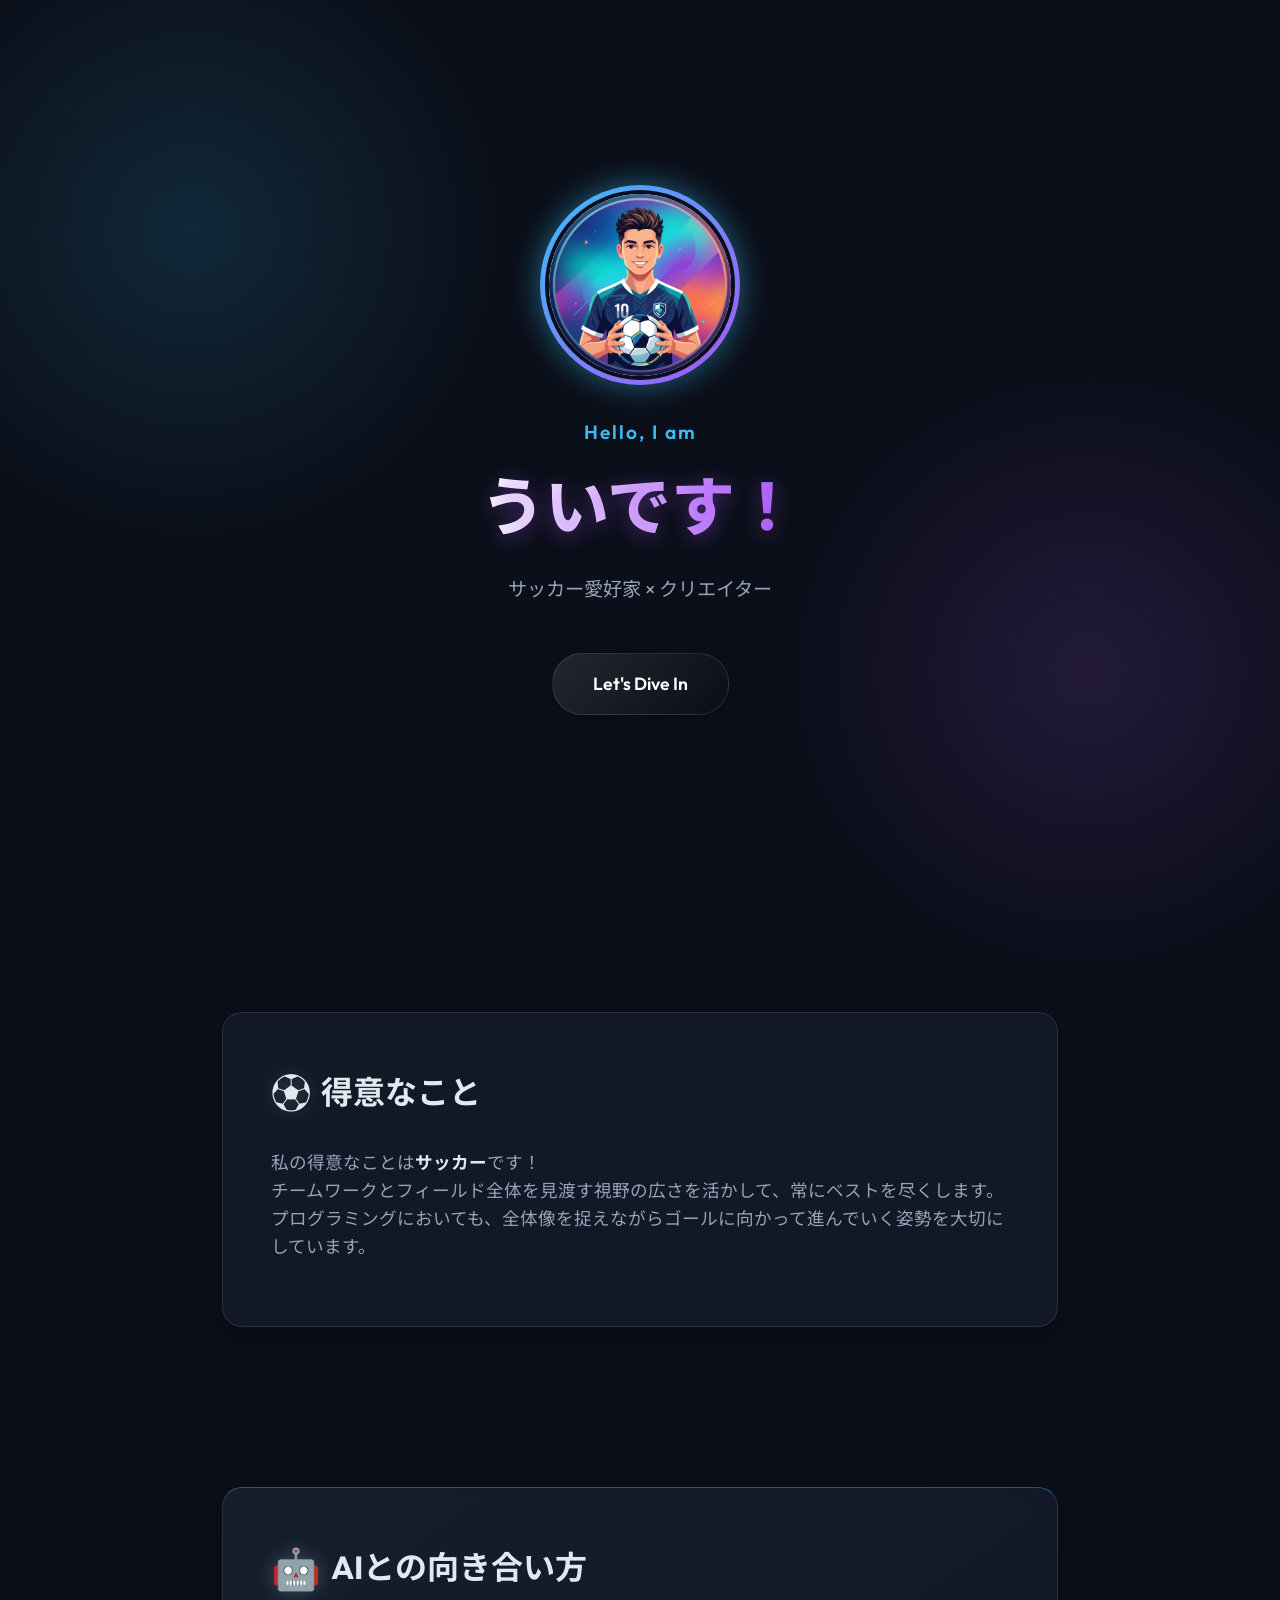
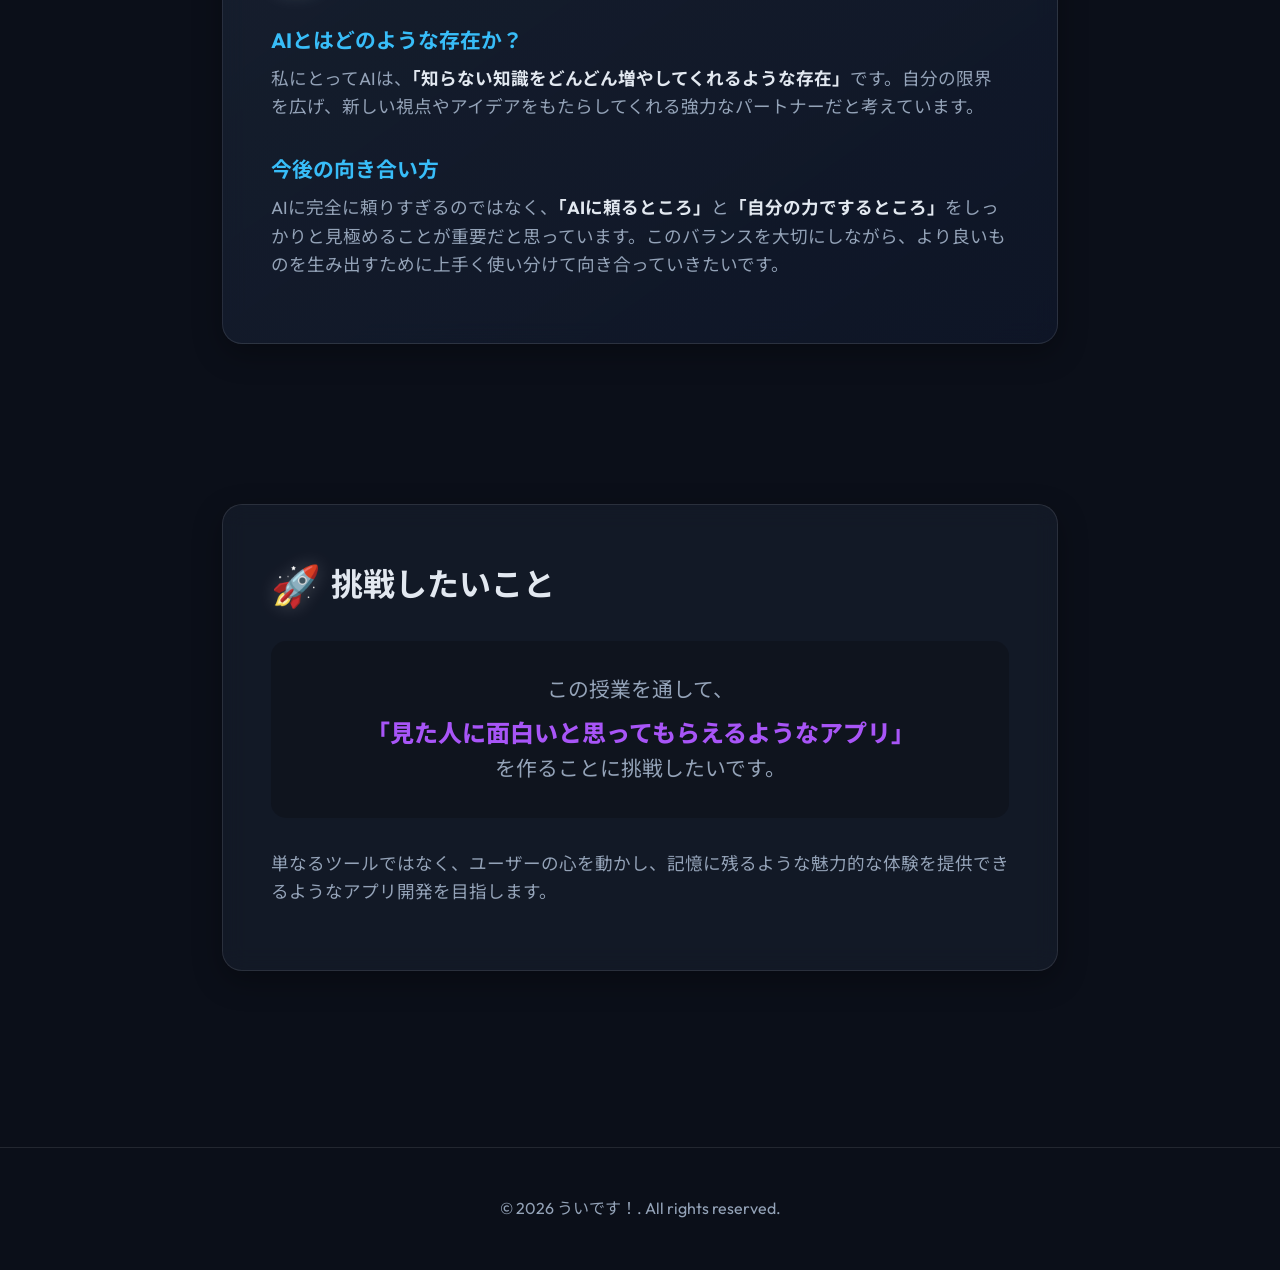
==== index.html @ 1bd934d7 "Initial commit" ====
<!DOCTYPE html>
<html lang="ja">
<head>
    <meta charset="UTF-8">
    <meta name="viewport" content="width=device-width, initial-scale=1.0">
    <title>ういです！ | Portfolio</title>
    <meta name="description" content="ういです！の自己紹介ページです。得意なサッカーやAIに対する考え、今後の目標をシェアします。">
    <link rel="preconnect" href="https://fonts.googleapis.com">
    <link rel="preconnect" href="https://fonts.gstatic.com" crossorigin>
    <link href="https://fonts.googleapis.com/css2?family=Outfit:wght@300;400;600;800&family=Noto+Sans+JP:wght@300;400;700&display=swap" rel="stylesheet">
    <link rel="stylesheet" href="./assets/css/style.css">
</head>
<body>
    <div class="blob-bg"></div>
    <div class="blob-bg blob-2"></div>
    
    <main>
        <header class="hero section-animate">
            <div class="avatar-container">
                <img src="./assets/images/avatar.png" alt="ういです！のアバター" class="avatar">
            </div>
            <div class="hero-content">
                <p class="greeting">Hello, I am</p>
                <h1 class="name">ういです！</h1>
                <p class="role">サッカー愛好家 × クリエイター</p>
                <a href="#about" class="scroll-btn">Let's Dive In</a>
            </div>
        </header>

        <section id="about" class="section-animate">
            <div class="glass-card">
                <div class="card-header">
                    <h2><span class="icon">⚽</span> 得意なこと</h2>
                </div>
                <div class="card-body">
                    <p>
                        私の得意なことは<strong>サッカー</strong>です！<br>
                        チームワークとフィールド全体を見渡す視野の広さを活かして、常にベストを尽くします。
                        プログラミングにおいても、全体像を捉えながらゴールに向かって進んでいく姿勢を大切にしています。
                    </p>
                </div>
            </div>
        </section>

        <section id="ai-vision" class="section-animate">
            <div class="glass-card highlight-card">
                <div class="card-header">
                    <h2><span class="icon">🤖</span> AIとの向き合い方</h2>
                </div>
                <div class="card-body">
                    <div class="vision-item">
                        <h3>AIとはどのような存在か？</h3>
                        <p>私にとってAIは、<strong>「知らない知識をどんどん増やしてくれるような存在」</strong>です。自分の限界を広げ、新しい視点やアイデアをもたらしてくれる強力なパートナーだと考えています。</p>
                    </div>
                    <div class="vision-item mt-4">
                        <h3>今後の向き合い方</h3>
                        <p>AIに完全に頼りすぎるのではなく、<strong>「AIに頼るところ」</strong>と<strong>「自分の力でするところ」</strong>をしっかりと見極めることが重要だと思っています。このバランスを大切にしながら、より良いものを生み出すために上手く使い分けて向き合っていきたいです。</p>
                    </div>
                </div>
            </div>
        </section>

        <section id="goals" class="section-animate">
            <div class="glass-card">
                <div class="card-header">
                    <h2><span class="icon">🚀</span> 挑戦したいこと</h2>
                </div>
                <div class="card-body">
                    <p class="goal-text">
                        この授業を通して、<br>
                        <span class="highlight">「見た人に面白いと思ってもらえるようなアプリ」</span><br>
                        を作ることに挑戦したいです。
                    </p>
                    <p>
                        単なるツールではなく、ユーザーの心を動かし、記憶に残るような魅力的な体験を提供できるようなアプリ開発を目指します。
                    </p>
                </div>
            </div>
        </section>
    </main>

    <footer>
        <p>&copy; 2026 ういです！. All rights reserved.</p>
    </footer>

    <script src="./assets/js/script.js"></script>
</body>
</html>
---- assets/css/style.css ----
:root {
    --bg-color: #0b0f19;
    --text-primary: #e2e8f0;
    --text-secondary: #94a3b8;
    --accent: #38bdf8;
    --accent-glow: rgba(56, 189, 248, 0.5);
    --glass-bg: rgba(30, 41, 59, 0.4);
    --glass-border: rgba(255, 255, 255, 0.1);
}

* {
    margin: 0;
    padding: 0;
    box-sizing: border-box;
}

body {
    font-family: 'Outfit', 'Noto Sans JP', sans-serif;
    background-color: var(--bg-color);
    color: var(--text-primary);
    line-height: 1.6;
    overflow-x: hidden;
    position: relative;
}

/* Background animated blobs */
.blob-bg {
    position: fixed;
    top: -10%;
    left: -10%;
    width: 50vw;
    height: 50vw;
    background: radial-gradient(circle, rgba(56,189,248,0.15) 0%, rgba(11,15,25,0) 70%);
    border-radius: 50%;
    z-index: -1;
    animation: float 20s ease-in-out infinite alternate;
}

.blob-2 {
    top: auto;
    bottom: -10%;
    left: auto;
    right: -10%;
    background: radial-gradient(circle, rgba(168,85,247,0.15) 0%, rgba(11,15,25,0) 70%);
    animation-delay: -10s;
}

@keyframes float {
    0% { transform: translate(0, 0) scale(1); }
    100% { transform: translate(10%, 20%) scale(1.2); }
}

main {
    max-width: 900px;
    margin: 0 auto;
    padding: 2rem;
}

/* Hero Section */
.hero {
    min-height: 100vh;
    display: flex;
    flex-direction: column;
    justify-content: center;
    align-items: center;
    text-align: center;
    padding-bottom: 4rem;
}

.avatar-container {
    width: 200px;
    height: 200px;
    border-radius: 50%;
    padding: 5px;
    background: linear-gradient(135deg, var(--accent), #a855f7);
    box-shadow: 0 0 30px var(--accent-glow);
    margin-bottom: 2rem;
    position: relative;
    animation: hoverAvatar 4s ease-in-out infinite;
}

@keyframes hoverAvatar {
    0%, 100% { transform: translateY(0); }
    50% { transform: translateY(-10px); }
}

.avatar {
    width: 100%;
    height: 100%;
    object-fit: cover;
    border-radius: 50%;
    border: 4px solid var(--bg-color);
}

.greeting {
    font-size: 1.2rem;
    color: var(--accent);
    font-weight: 600;
    margin-bottom: 0.5rem;
    letter-spacing: 2px;
}

.name {
    font-size: 4rem;
    font-weight: 800;
    margin-bottom: 1rem;
    background: linear-gradient(to right, #ffffff, #a855f7);
    -webkit-background-clip: text;
    -webkit-text-fill-color: transparent;
    text-shadow: 0 4px 20px rgba(168, 85, 247, 0.4);
}

.role {
    font-size: 1.2rem;
    color: var(--text-secondary);
    margin-bottom: 3rem;
}

.scroll-btn {
    display: inline-block;
    padding: 1rem 2.5rem;
    font-size: 1.1rem;
    font-weight: 600;
    color: #fff;
    text-decoration: none;
    background: linear-gradient(135deg, rgba(255,255,255,0.1), rgba(255,255,255,0));
    border: 1px solid var(--glass-border);
    border-radius: 30px;
    backdrop-filter: blur(10px);
    transition: all 0.3s ease;
    box-shadow: 0 4px 15px rgba(0,0,0,0.2);
}

.scroll-btn:hover {
    background: rgba(255, 255, 255, 0.1);
    transform: translateY(-3px);
    box-shadow: 0 8px 25px rgba(56, 189, 248, 0.4);
    border-color: var(--accent);
}

/* Sections */
section {
    padding: 5rem 0;
}

.glass-card {
    background: var(--glass-bg);
    border: 1px solid var(--glass-border);
    border-radius: 20px;
    padding: 3rem;
    backdrop-filter: blur(12px);
    -webkit-backdrop-filter: blur(12px);
    box-shadow: 0 10px 30px rgba(0, 0, 0, 0.3);
    transition: transform 0.3s ease, box-shadow 0.3s ease;
}

.glass-card:hover {
    transform: translateY(-5px);
    box-shadow: 0 15px 40px rgba(0, 0, 0, 0.4);
    border-color: rgba(255, 255, 255, 0.2);
}

.highlight-card {
    background: linear-gradient(145deg, rgba(30, 41, 59, 0.6), rgba(15, 23, 42, 0.8));
    border-top: 1px solid rgba(56, 189, 248, 0.4);
}

.card-header h2 {
    font-size: 2rem;
    margin-bottom: 1.5rem;
    display: flex;
    align-items: center;
    gap: 10px;
}

.card-header .icon {
    font-size: 2.5rem;
    filter: drop-shadow(0 0 10px rgba(255,255,255,0.2));
}

.card-body p {
    font-size: 1.1rem;
    margin-bottom: 1rem;
    color: var(--text-secondary);
}

.card-body strong {
    color: var(--text-primary);
}

.mt-4 {
    margin-top: 2rem;
}

.vision-item h3 {
    font-size: 1.3rem;
    margin-bottom: 0.5rem;
    color: var(--accent);
}

.goal-text {
    font-size: 1.3rem !important;
    text-align: center;
    margin-bottom: 2rem !important;
    padding: 2rem;
    background: rgba(0,0,0,0.2);
    border-radius: 15px;
}

.highlight {
    color: #a855f7;
    font-weight: 800;
    font-size: 1.5rem;
    display: inline-block;
    margin-top: 0.5rem;
}

footer {
    text-align: center;
    padding: 3rem 0;
    color: var(--text-secondary);
    border-top: 1px solid var(--glass-border);
    margin-top: 4rem;
}

/* Animations */
.section-animate {
    opacity: 0;
    transform: translateY(40px);
    transition: opacity 0.8s ease-out, transform 0.8s cubic-bezier(0.2, 0.8, 0.2, 1);
}

.section-animate.visible {
    opacity: 1;
    transform: translateY(0);
}

/* Responsive */
@media (max-width: 768px) {
    .name { font-size: 3rem; }
    .glass-card { padding: 2rem; }
    .hero { min-height: 80vh; }
}
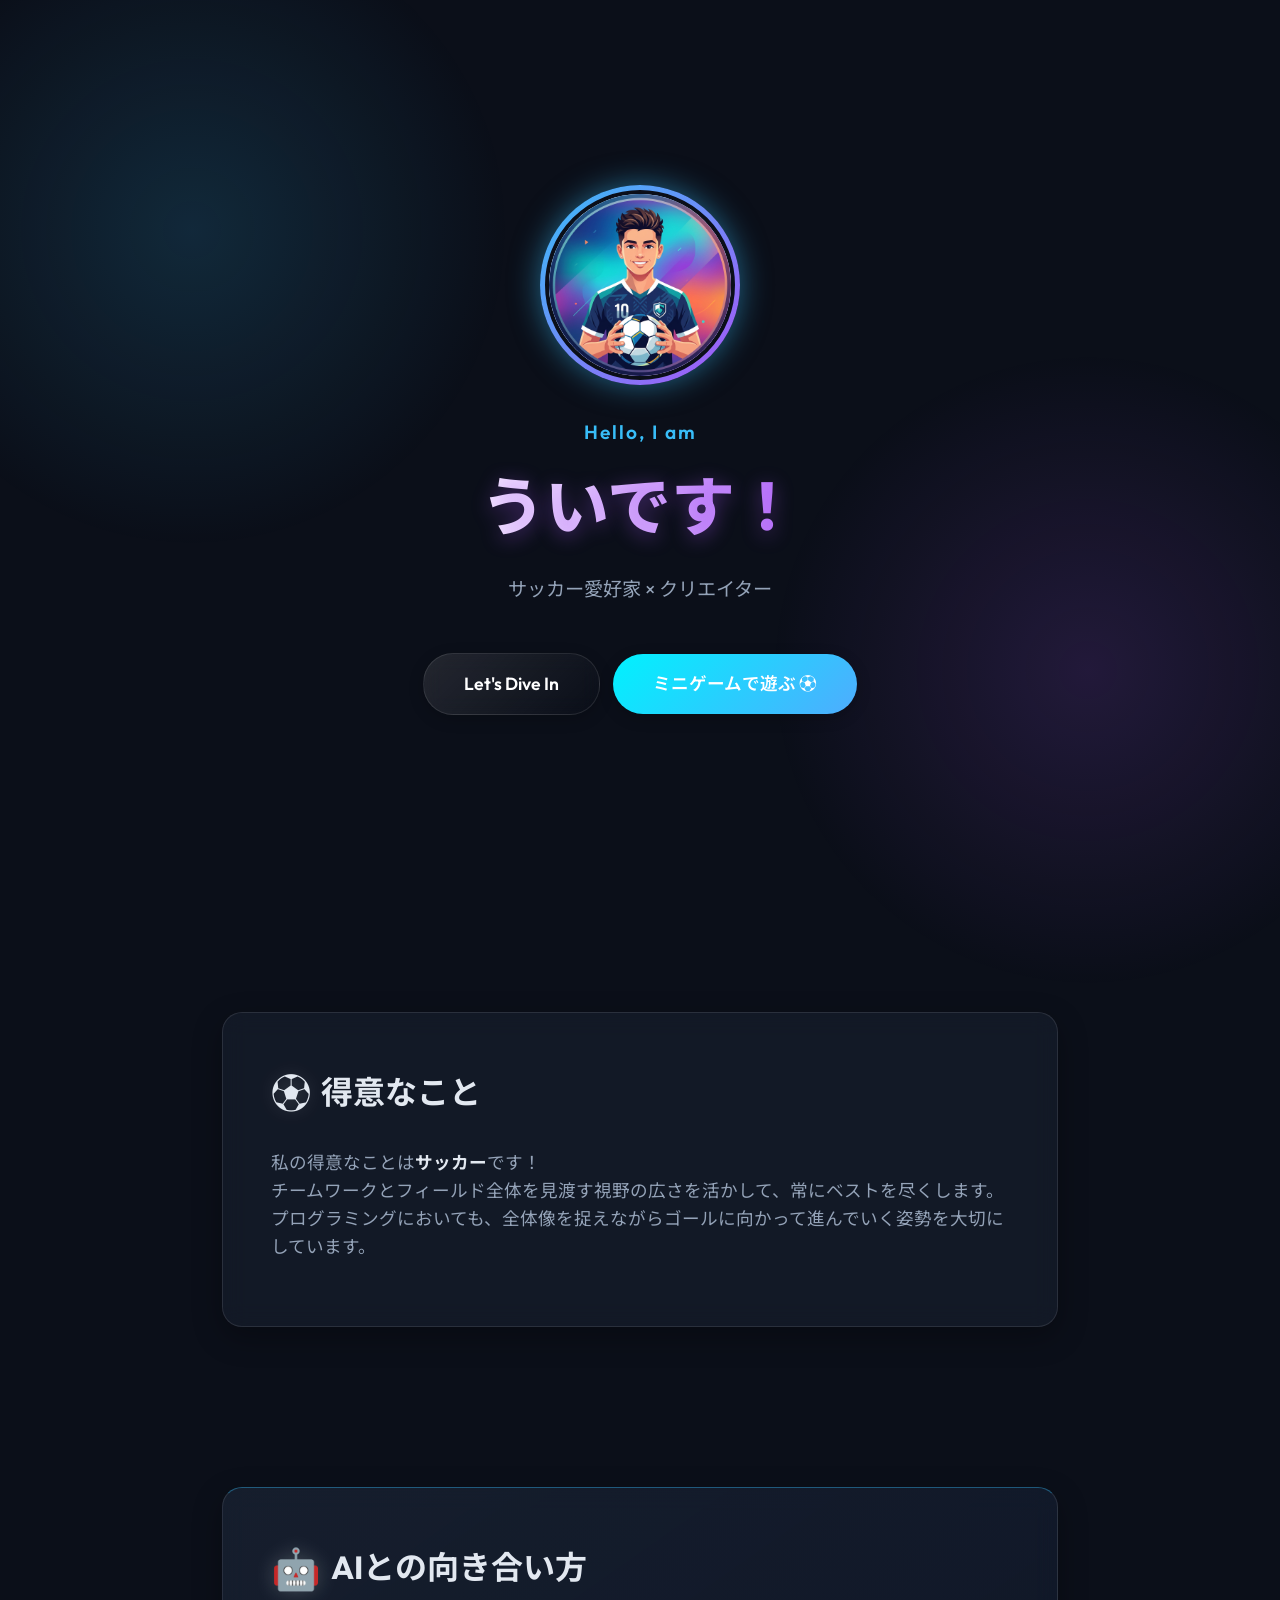
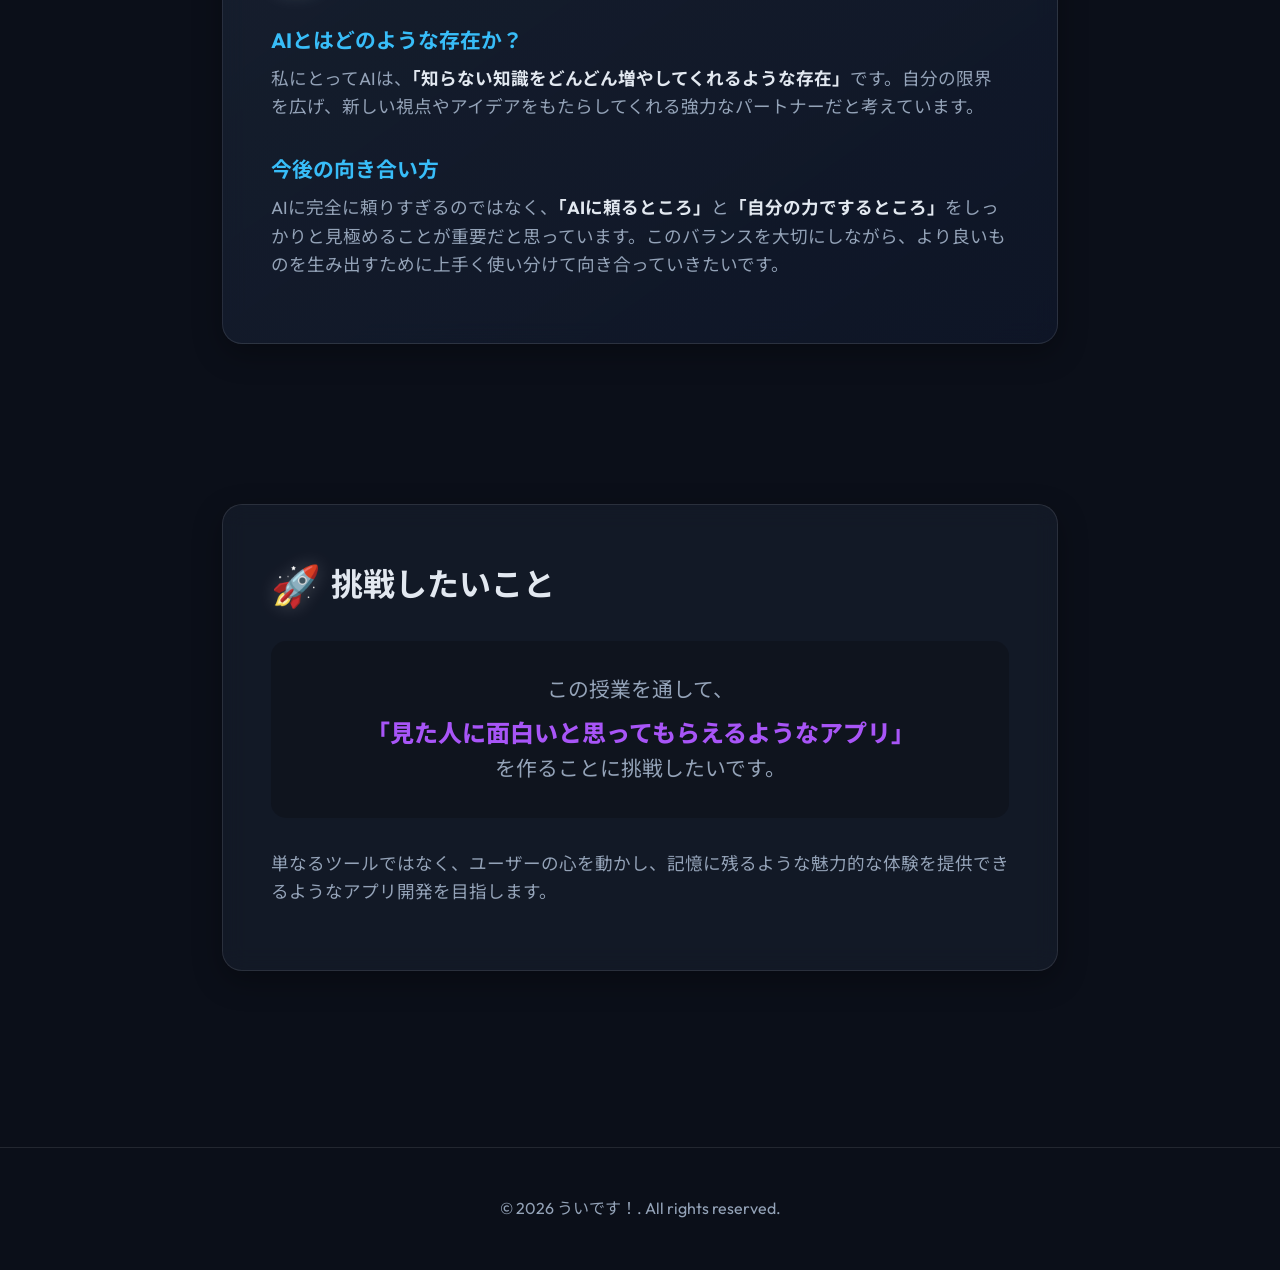
==== commit db5b335a: "Add lifting game" ====
--- a/index.html
+++ b/index.html
@@ -24,6 +24,7 @@
                 <h1 class="name">ういです！</h1>
                 <p class="role">サッカー愛好家 × クリエイター</p>
                 <a href="#about" class="scroll-btn">Let's Dive In</a>
+                <a href="game.html" class="scroll-btn" style="background: linear-gradient(135deg, #00f2fe 0%, #4facfe 100%); margin-left: 10px; border: none; color: white;">ミニゲームで遊ぶ ⚽️</a>
             </div>
         </header>
 
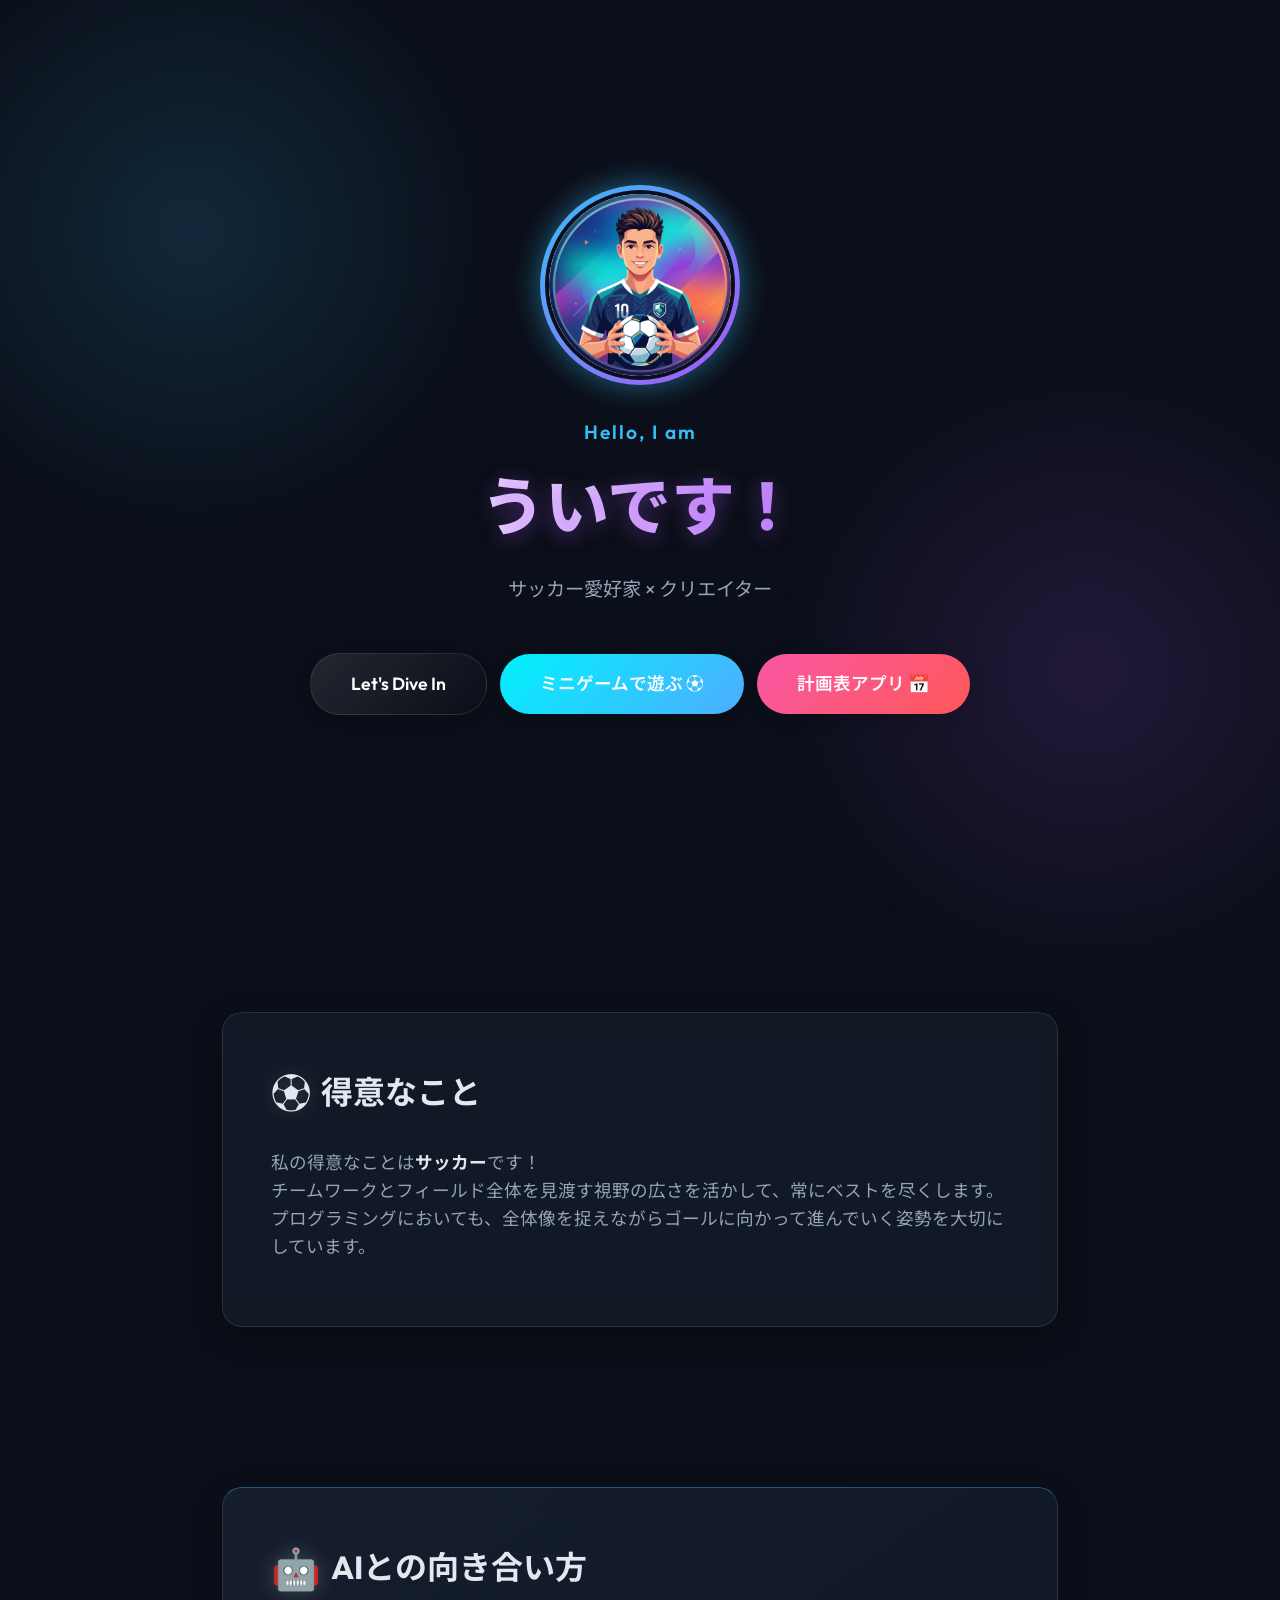
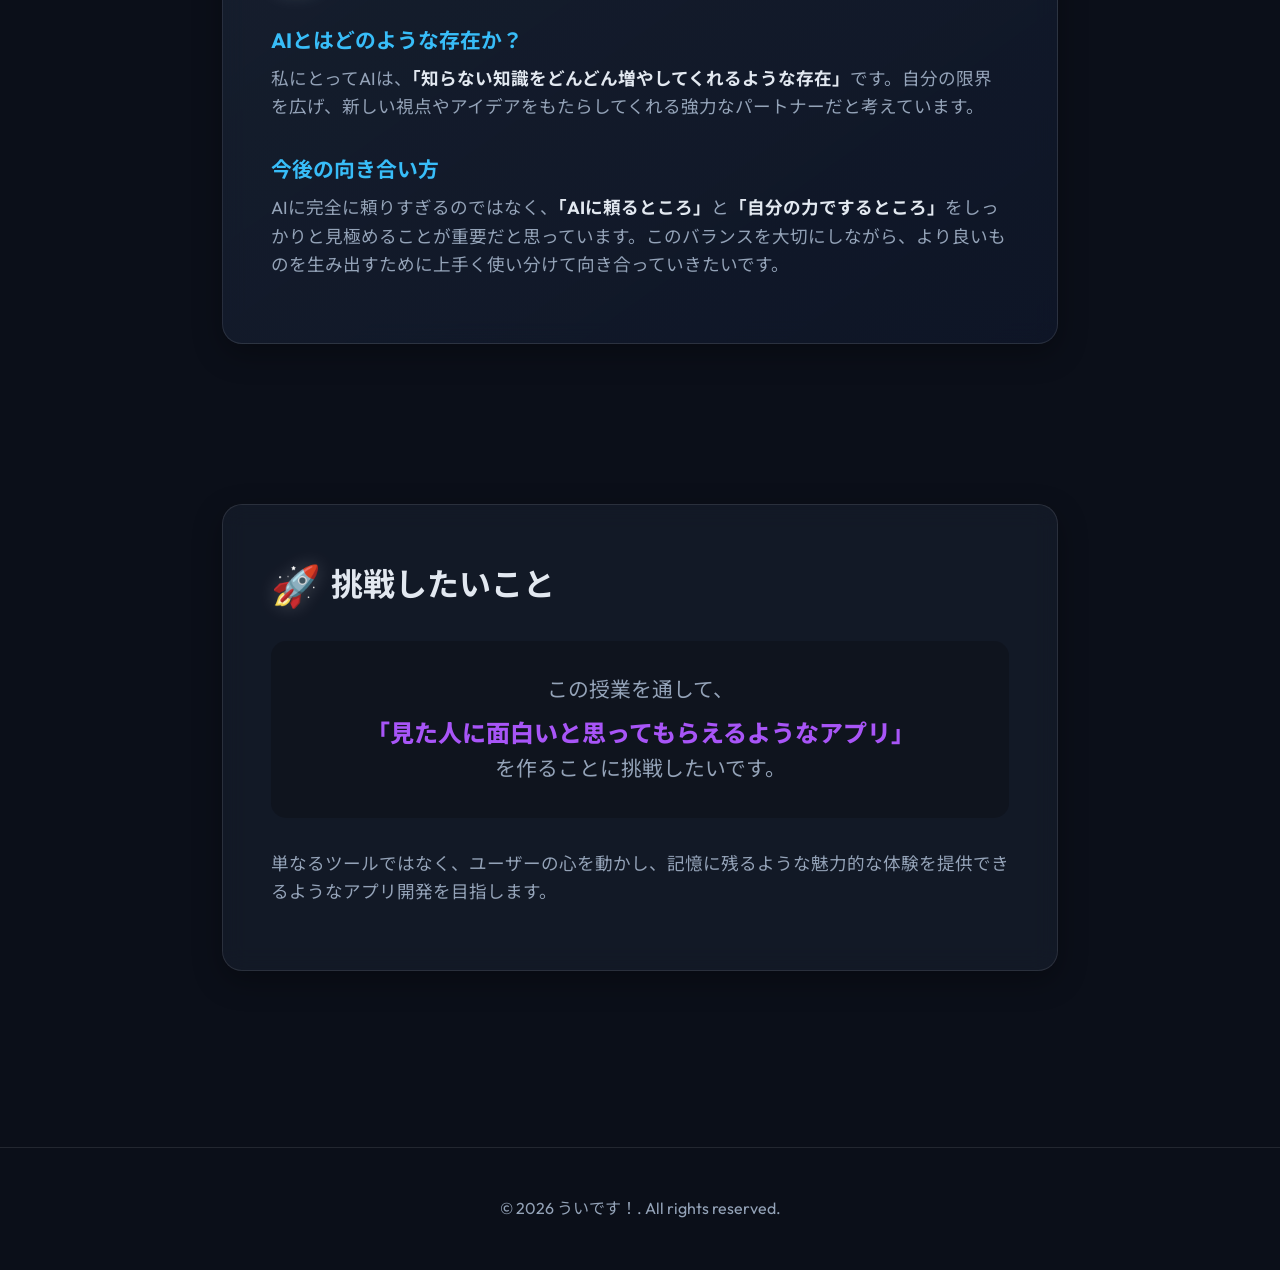
==== commit 044b99d5: "Add planner app with visual timeline" ====
--- a/index.html
+++ b/index.html
@@ -25,6 +25,7 @@
                 <p class="role">サッカー愛好家 × クリエイター</p>
                 <a href="#about" class="scroll-btn">Let's Dive In</a>
                 <a href="game.html" class="scroll-btn" style="background: linear-gradient(135deg, #00f2fe 0%, #4facfe 100%); margin-left: 10px; border: none; color: white;">ミニゲームで遊ぶ ⚽️</a>
+                <a href="planner.html" class="scroll-btn" style="background: linear-gradient(135deg, #f857a6 0%, #ff5858 100%); margin-left: 10px; border: none; color: white;">計画表アプリ 📅</a>
             </div>
         </header>
 
